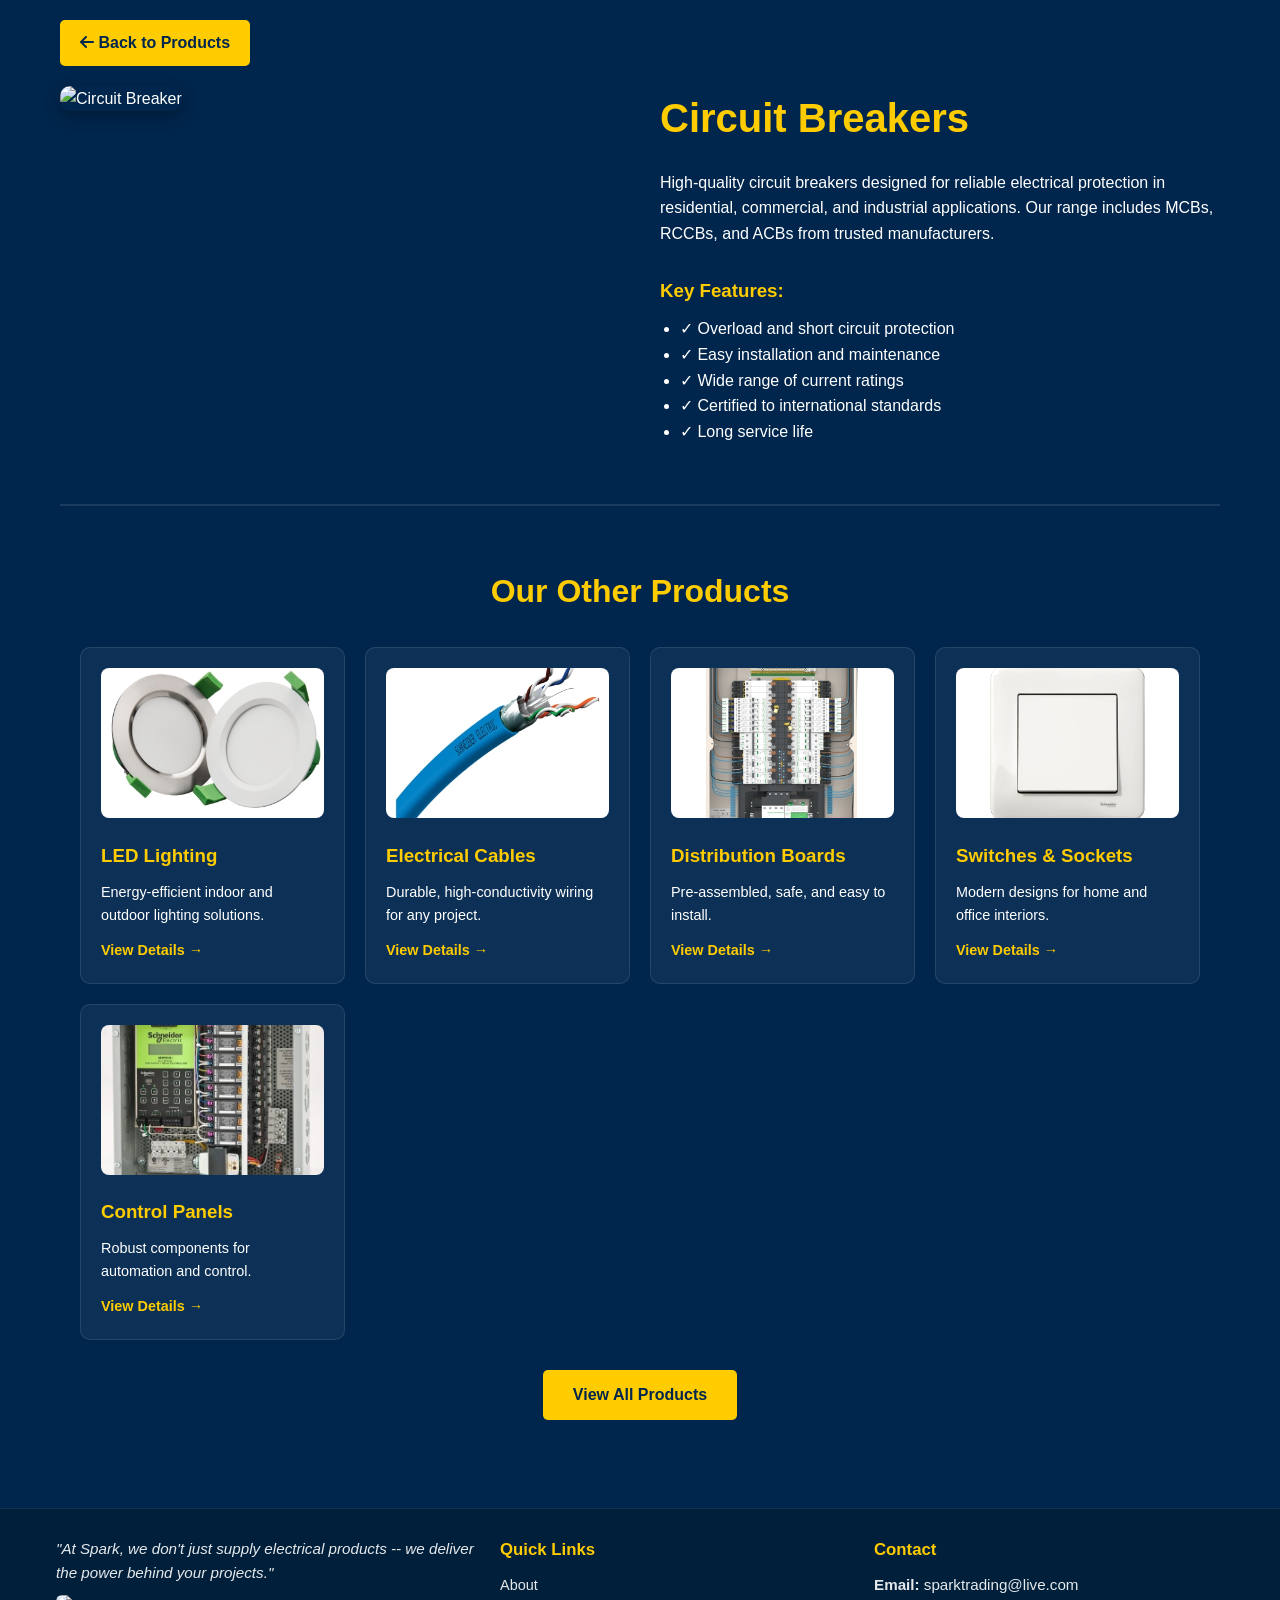
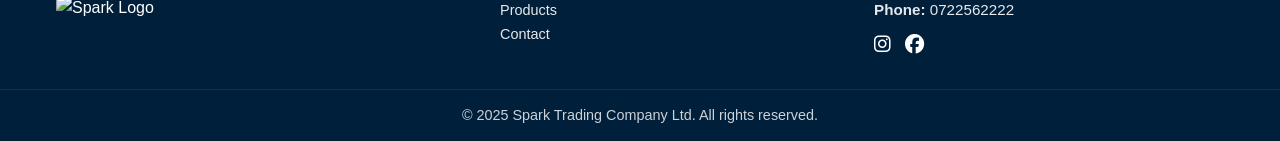
==== circuit-breakers.html @ 8fb89bd6 "Add files via upload" ====
<!DOCTYPE html>
<html lang="en">
<head>
  <meta charset="UTF-8">
  <meta name="viewport" content="width=device-width, initial-scale=1.0">
  <title>Circuit Breakers - Spark Trading Company Ltd.</title>
  <link rel="stylesheet" href="https://cdnjs.cloudflare.com/ajax/libs/font-awesome/6.4.0/css/all.min.css">
  <style>
    /* Same base styles as main site */
    :root {
      --color-bg: #00264d;
      --color-bg-darker: #001f3a;
      --color-accent: #ffcc00;
      --color-text: #ffffff;
      --container-max: 1200px;
    }
    * { box-sizing: border-box; margin: 0; padding: 0; }
    body {
      font-family: 'Roboto', sans-serif;
      background-color: var(--color-bg);
      color: var(--color-text);
      line-height: 1.6;
    }
    .container {
      max-width: var(--container-max);
      margin: 0 auto;
      padding: 20px;
    }
    .back-btn {
      background: var(--color-accent);
      color: var(--color-bg);
      padding: 10px 20px;
      text-decoration: none;
      border-radius: 5px;
      display: inline-block;
      margin-bottom: 20px;
      font-weight: bold;
    }
    .product-header {
      display: grid;
      grid-template-columns: 1fr 1fr;
      gap: 40px;
      margin-bottom: 40px;
    }
    .product-image {
      width: 100%;
      border-radius: 10px;
      box-shadow: 0 5px 15px rgba(0,0,0,0.3);
    }
    .product-info h1 {
      color: var(--color-accent);
      font-size: 2.5em;
      margin-bottom: 20px;
    }
    .price {
      font-size: 2em;
      color: var(--color-accent);
      font-weight: bold;
      margin-bottom: 20px;
    }
    .specs-grid {
      display: grid;
      grid-template-columns: repeat(auto-fit, minmax(300px, 1fr));
      gap: 30px;
      margin-top: 40px;
    }
    .spec-card {
      background: rgba(255,255,255,0.05);
      border: 1px solid rgba(255,255,255,0.1);
      border-radius: 10px;
      padding: 20px;
    }
    .spec-card h3 {
      color: var(--color-accent);
      margin-bottom: 15px;
    }
    .spec-list {
      list-style: none;
    }
    .spec-list li {
      padding: 8px 0;
      border-bottom: 1px solid rgba(255,255,255,0.1);
    }
    .spec-list li:last-child {
      border-bottom: none;
    }
    @media (max-width: 768px) {
      .product-header {
        grid-template-columns: 1fr;
      }
    }

    /* Add this to the existing <style> section */
footer.site-footer {
  background-color: var(--color-bg-darker);
  margin-top: 48px;
  border-top: 1px solid rgba(255,255,255,0.08);
}
.footer-inner {
  max-width: var(--container-max);
  margin: 0 auto;
  padding: 28px 16px;
  display: grid;
  grid-template-columns: 1fr;
  gap: 24px;
}
.footer-col h4 {
  color: var(--color-accent);
  margin-bottom: 10px;
  font-size: 1.05em;
}
.footer-col p, .footer-col a, .footer-col li {
  color: rgba(255,255,255,0.9);
  font-size: 0.95em;
  line-height: 1.6;
  text-decoration: none;
  list-style: none;
}
.footer-bottom {
  border-top: 1px solid rgba(255,255,255,0.08);
  padding: 14px 16px;
  text-align: center;
  font-size: 0.9em;
  color: rgba(255,255,255,0.8);
}
.social a {
  margin-right: 10px;
  color: #fff;
  font-size: 1.2em;
  transition: color 0.3s ease;
}
.social a:hover {
  color: var(--color-accent);
}
@media (min-width: 768px) {
  .footer-inner { grid-template-columns: 1.2fr 1fr 1fr; }
}
  </style>
</head>
<body>
  <div class="container">
    <a href="index.html" class="back-btn">
      <i class="fas fa-arrow-left"></i> Back to Products
    </a>
    
    <div class="product-header">
      <div>
        <img src="board.png" alt="Circuit Breaker" class="product-image">
      </div>
      <div class="product-info">
        <h1>Circuit Breakers</h1>
        <p>High-quality circuit breakers designed for reliable electrical protection in residential, commercial, and industrial applications. Our range includes MCBs, RCCBs, and ACBs from trusted manufacturers.</p>
        
        <h3 style="color: var(--color-accent); margin-top: 30px;">Key Features:</h3>
        <ul style="margin-left: 20px; margin-top: 10px;">
          <li>✓ Overload and short circuit protection</li>
          <li>✓ Easy installation and maintenance</li>
          <li>✓ Wide range of current ratings</li>
          <li>✓ Certified to international standards</li>
          <li>✓ Long service life</li>
        </ul>
      </div>
    </div>
    
    <!-- Other Products Section -->
    <section class="other-products" style="margin-top: 60px; padding-top: 40px; border-top: 2px solid rgba(255,255,255,0.1);">
      <div class="container">
        <h2 style="color: var(--color-accent); text-align: center; margin-bottom: 30px; font-size: 2em;">Our Other Products</h2>
        <div class="other-products-grid" style="display: grid; grid-template-columns: repeat(auto-fit, minmax(250px, 1fr)); gap: 20px;">
          
          <a href="led-lighting.html" class="other-product-card" style="text-decoration: none; color: inherit;">
            <div style="background: rgba(255,255,255,0.05); border: 1px solid rgba(255,255,255,0.1); border-radius: 10px; padding: 20px; transition: transform 0.3s ease, box-shadow 0.3s ease; cursor: pointer;">
              <img src="lighting.png" alt="LED Lighting" style="width: 100%; height: 150px; object-fit: cover; border-radius: 8px; margin-bottom: 15px;">
              <h3 style="color: var(--color-accent); margin-bottom: 10px;">LED Lighting</h3>
              <p style="font-size: 0.9em; margin-bottom: 10px;">Energy-efficient indoor and outdoor lighting solutions.</p>
              <span style="color: var(--color-accent); font-weight: bold; font-size: 0.9em;">View Details →</span>
            </div>
          </a>
          
          <a href="electrical-cables.html" class="other-product-card" style="text-decoration: none; color: inherit;">
            <div style="background: rgba(255,255,255,0.05); border: 1px solid rgba(255,255,255,0.1); border-radius: 10px; padding: 20px; transition: transform 0.3s ease, box-shadow 0.3s ease; cursor: pointer;">
              <img src="cable.jpg" alt="Electrical Cables" style="width: 100%; height: 150px; object-fit: cover; border-radius: 8px; margin-bottom: 15px;">
              <h3 style="color: var(--color-accent); margin-bottom: 10px;">Electrical Cables</h3>
              <p style="font-size: 0.9em; margin-bottom: 10px;">Durable, high-conductivity wiring for any project.</p>
              <span style="color: var(--color-accent); font-weight: bold; font-size: 0.9em;">View Details →</span>
            </div>
          </a>
          
          <a href="distribution-boards.html" class="other-product-card" style="text-decoration: none; color: inherit;">
            <div style="background: rgba(255,255,255,0.05); border: 1px solid rgba(255,255,255,0.1); border-radius: 10px; padding: 20px; transition: transform 0.3s ease, box-shadow 0.3s ease; cursor: pointer;">
              <img src="distrubution-board.jpg" alt="Distribution Board" style="width: 100%; height: 150px; object-fit: cover; border-radius: 8px; margin-bottom: 15px;">
              <h3 style="color: var(--color-accent); margin-bottom: 10px;">Distribution Boards</h3>
              <p style="font-size: 0.9em; margin-bottom: 10px;">Pre-assembled, safe, and easy to install.</p>
              <span style="color: var(--color-accent); font-weight: bold; font-size: 0.9em;">View Details →</span>
            </div>
          </a>
          
          <a href="switches-sockets.html" class="other-product-card" style="text-decoration: none; color: inherit;">
            <div style="background: rgba(255,255,255,0.05); border: 1px solid rgba(255,255,255,0.1); border-radius: 10px; padding: 20px; transition: transform 0.3s ease, box-shadow 0.3s ease; cursor: pointer;">
              <img src="switch.jpg" alt="Switches & Sockets" style="width: 100%; height: 150px; object-fit: cover; border-radius: 8px; margin-bottom: 15px;">
              <h3 style="color: var(--color-accent); margin-bottom: 10px;">Switches & Sockets</h3>
              <p style="font-size: 0.9em; margin-bottom: 10px;">Modern designs for home and office interiors.</p>
              <span style="color: var(--color-accent); font-weight: bold; font-size: 0.9em;">View Details →</span>
            </div>
          </a>
          
          <a href="control-panels.html" class="other-product-card" style="text-decoration: none; color: inherit;">
            <div style="background: rgba(255,255,255,0.05); border: 1px solid rgba(255,255,255,0.1); border-radius: 10px; padding: 20px; transition: transform 0.3s ease, box-shadow 0.3s ease; cursor: pointer;">
              <img src="control-panel.jpg" alt="Control Panels" style="width: 100%; height: 150px; object-fit: cover; border-radius: 8px; margin-bottom: 15px;">
              <h3 style="color: var(--color-accent); margin-bottom: 10px;">Control Panels</h3>
              <p style="font-size: 0.9em; margin-bottom: 10px;">Robust components for automation and control.</p>
              <span style="color: var(--color-accent); font-weight: bold; font-size: 0.9em;">View Details →</span>
            </div>
          </a>
          
        </div>
        
        <div style="text-align: center; margin-top: 30px;">
          <a href="index.html#products" style="background: var(--color-accent); color: var(--color-bg); padding: 12px 30px; text-decoration: none; border-radius: 5px; font-weight: bold; display: inline-block;">View All Products</a>
        </div>
      </div>
    </section>
  </div>
  
  <footer class="site-footer">
    <div class="footer-inner">
      <div class="footer-col">
        <p style="font-style: italic;">"At Spark, we don't just supply electrical products -- we deliver the power behind your projects."</p>
        <div style="margin-top:10px;">
          <img src="https://i.ibb.co/WWLkNfZN/Chat-GPT-Image-Aug-18-2025-07-30-59-PM-removebg-preview.png" alt="Spark Logo" style="height:48px; width:auto; border-radius:6px;">
        </div>
      </div>
      <div class="footer-col">
        <h4>Quick Links</h4>
        <ul>
          <li><a href="index.html#about">About</a></li>
          <li><a href="index.html#products">Products</a></li>
          <li><a href="index.html#contact">Contact</a></li>
        </ul>
      </div>
      <div class="footer-col">
        <h4>Contact</h4>
        <p><strong>Email:</strong> sparktrading@live.com</p>
        <p><strong>Phone:</strong> 0722562222</p>
        <div class="social" style="margin-top: 8px;">
          <a href="https://www.instagram.com/sparktradingsocials" target="_blank" aria-label="Instagram"><i class="fab fa-instagram"></i></a>
          <a href="https://www.facebook.com/share/1Ab1yLy5Yh" target="_blank" aria-label="Facebook"><i class="fab fa-facebook"></i></a>
        </div>
      </div>
    </div>
    <div class="footer-bottom">&copy; 2025 Spark Trading Company Ltd. All rights reserved.</div>
  </footer>
</body>
</html>
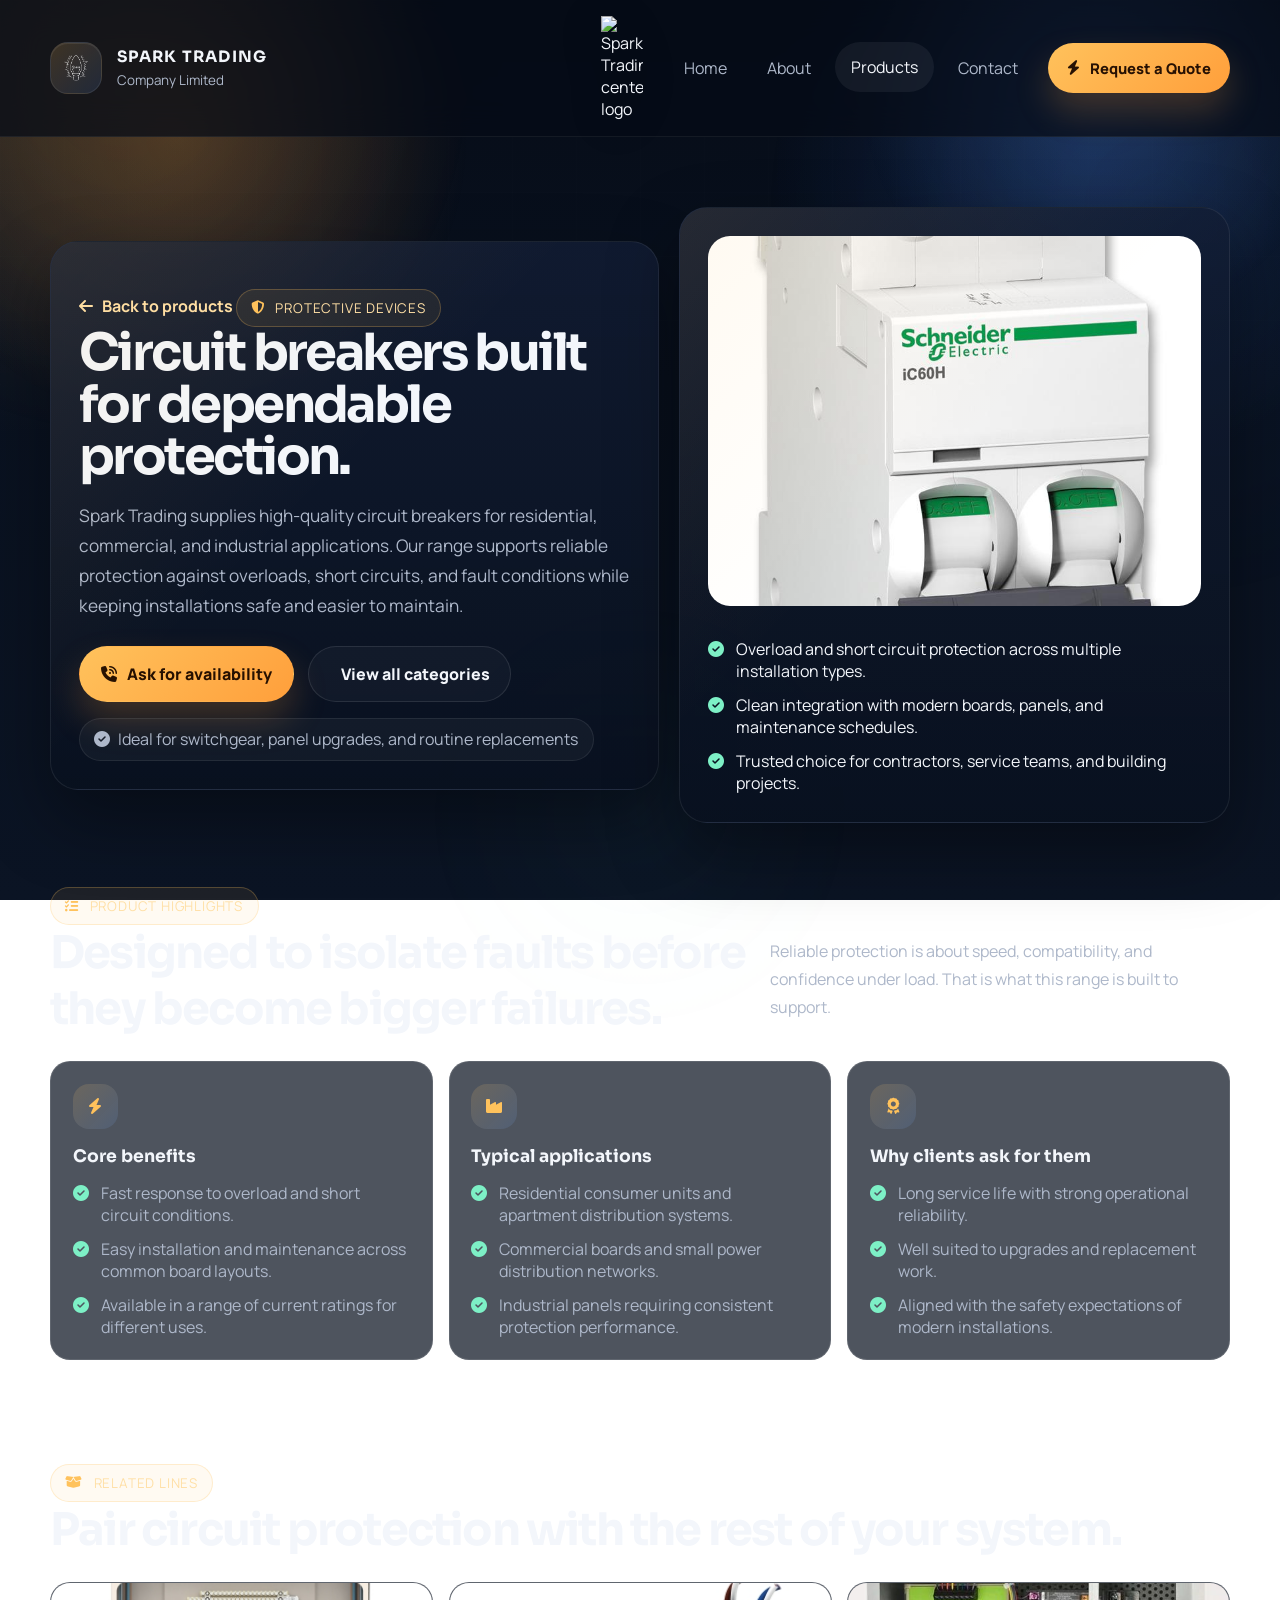
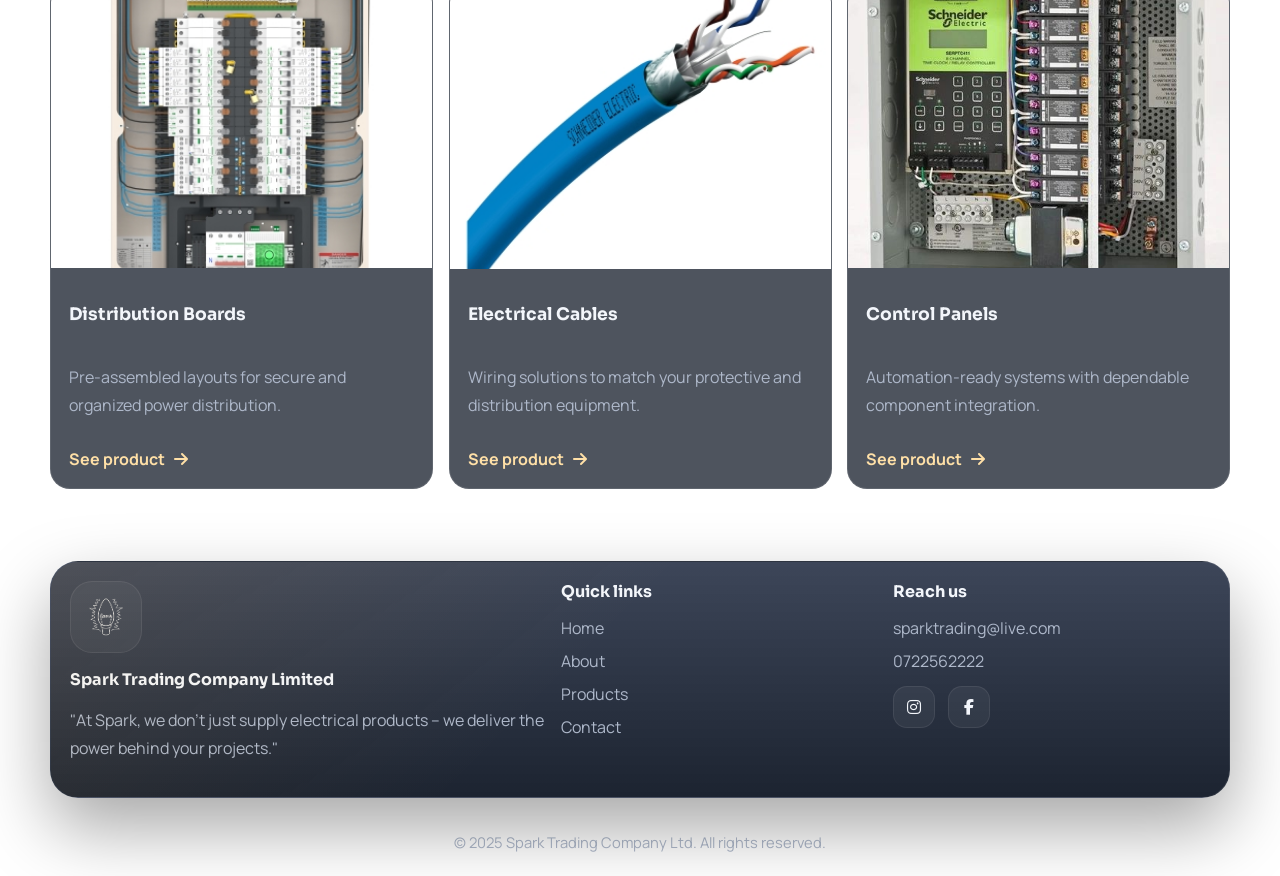
==== commit 11851c6c: "Add files via upload" ====
--- a/circuit-breakers.html
+++ b/circuit-breakers.html
@@ -1,254 +1,184 @@
-<!DOCTYPE html>
-<html lang="en">
-<head>
-  <meta charset="UTF-8">
-  <meta name="viewport" content="width=device-width, initial-scale=1.0">
-  <title>Circuit Breakers - Spark Trading Company Ltd.</title>
-  <link rel="stylesheet" href="https://cdnjs.cloudflare.com/ajax/libs/font-awesome/6.4.0/css/all.min.css">
-  <style>
-    /* Same base styles as main site */
-    :root {
-      --color-bg: #00264d;
-      --color-bg-darker: #001f3a;
-      --color-accent: #ffcc00;
-      --color-text: #ffffff;
-      --container-max: 1200px;
-    }
-    * { box-sizing: border-box; margin: 0; padding: 0; }
-    body {
-      font-family: 'Roboto', sans-serif;
-      background-color: var(--color-bg);
-      color: var(--color-text);
-      line-height: 1.6;
-    }
-    .container {
-      max-width: var(--container-max);
-      margin: 0 auto;
-      padding: 20px;
-    }
-    .back-btn {
-      background: var(--color-accent);
-      color: var(--color-bg);
-      padding: 10px 20px;
-      text-decoration: none;
-      border-radius: 5px;
-      display: inline-block;
-      margin-bottom: 20px;
-      font-weight: bold;
-    }
-    .product-header {
-      display: grid;
-      grid-template-columns: 1fr 1fr;
-      gap: 40px;
-      margin-bottom: 40px;
-    }
-    .product-image {
-      width: 100%;
-      border-radius: 10px;
-      box-shadow: 0 5px 15px rgba(0,0,0,0.3);
-    }
-    .product-info h1 {
-      color: var(--color-accent);
-      font-size: 2.5em;
-      margin-bottom: 20px;
-    }
-    .price {
-      font-size: 2em;
-      color: var(--color-accent);
-      font-weight: bold;
-      margin-bottom: 20px;
-    }
-    .specs-grid {
-      display: grid;
-      grid-template-columns: repeat(auto-fit, minmax(300px, 1fr));
-      gap: 30px;
-      margin-top: 40px;
-    }
-    .spec-card {
-      background: rgba(255,255,255,0.05);
-      border: 1px solid rgba(255,255,255,0.1);
-      border-radius: 10px;
-      padding: 20px;
-    }
-    .spec-card h3 {
-      color: var(--color-accent);
-      margin-bottom: 15px;
-    }
-    .spec-list {
-      list-style: none;
-    }
-    .spec-list li {
-      padding: 8px 0;
-      border-bottom: 1px solid rgba(255,255,255,0.1);
-    }
-    .spec-list li:last-child {
-      border-bottom: none;
-    }
-    @media (max-width: 768px) {
-      .product-header {
-        grid-template-columns: 1fr;
-      }
-    }
-
-    /* Add this to the existing <style> section */
-footer.site-footer {
-  background-color: var(--color-bg-darker);
-  margin-top: 48px;
-  border-top: 1px solid rgba(255,255,255,0.08);
-}
-.footer-inner {
-  max-width: var(--container-max);
-  margin: 0 auto;
-  padding: 28px 16px;
-  display: grid;
-  grid-template-columns: 1fr;
-  gap: 24px;
-}
-.footer-col h4 {
-  color: var(--color-accent);
-  margin-bottom: 10px;
-  font-size: 1.05em;
-}
-.footer-col p, .footer-col a, .footer-col li {
-  color: rgba(255,255,255,0.9);
-  font-size: 0.95em;
-  line-height: 1.6;
-  text-decoration: none;
-  list-style: none;
-}
-.footer-bottom {
-  border-top: 1px solid rgba(255,255,255,0.08);
-  padding: 14px 16px;
-  text-align: center;
-  font-size: 0.9em;
-  color: rgba(255,255,255,0.8);
-}
-.social a {
-  margin-right: 10px;
-  color: #fff;
-  font-size: 1.2em;
-  transition: color 0.3s ease;
-}
-.social a:hover {
-  color: var(--color-accent);
-}
-@media (min-width: 768px) {
-  .footer-inner { grid-template-columns: 1.2fr 1fr 1fr; }
-}
-  </style>
-</head>
-<body>
-  <div class="container">
-    <a href="index.html" class="back-btn">
-      <i class="fas fa-arrow-left"></i> Back to Products
-    </a>
-    
-    <div class="product-header">
-      <div>
-        <img src="board.png" alt="Circuit Breaker" class="product-image">
-      </div>
-      <div class="product-info">
-        <h1>Circuit Breakers</h1>
-        <p>High-quality circuit breakers designed for reliable electrical protection in residential, commercial, and industrial applications. Our range includes MCBs, RCCBs, and ACBs from trusted manufacturers.</p>
-        
-        <h3 style="color: var(--color-accent); margin-top: 30px;">Key Features:</h3>
-        <ul style="margin-left: 20px; margin-top: 10px;">
-          <li>✓ Overload and short circuit protection</li>
-          <li>✓ Easy installation and maintenance</li>
-          <li>✓ Wide range of current ratings</li>
-          <li>✓ Certified to international standards</li>
-          <li>✓ Long service life</li>
-        </ul>
-      </div>
-    </div>
-    
-    <!-- Other Products Section -->
-    <section class="other-products" style="margin-top: 60px; padding-top: 40px; border-top: 2px solid rgba(255,255,255,0.1);">
-      <div class="container">
-        <h2 style="color: var(--color-accent); text-align: center; margin-bottom: 30px; font-size: 2em;">Our Other Products</h2>
-        <div class="other-products-grid" style="display: grid; grid-template-columns: repeat(auto-fit, minmax(250px, 1fr)); gap: 20px;">
-          
-          <a href="led-lighting.html" class="other-product-card" style="text-decoration: none; color: inherit;">
-            <div style="background: rgba(255,255,255,0.05); border: 1px solid rgba(255,255,255,0.1); border-radius: 10px; padding: 20px; transition: transform 0.3s ease, box-shadow 0.3s ease; cursor: pointer;">
-              <img src="lighting.png" alt="LED Lighting" style="width: 100%; height: 150px; object-fit: cover; border-radius: 8px; margin-bottom: 15px;">
-              <h3 style="color: var(--color-accent); margin-bottom: 10px;">LED Lighting</h3>
-              <p style="font-size: 0.9em; margin-bottom: 10px;">Energy-efficient indoor and outdoor lighting solutions.</p>
-              <span style="color: var(--color-accent); font-weight: bold; font-size: 0.9em;">View Details →</span>
-            </div>
-          </a>
-          
-          <a href="electrical-cables.html" class="other-product-card" style="text-decoration: none; color: inherit;">
-            <div style="background: rgba(255,255,255,0.05); border: 1px solid rgba(255,255,255,0.1); border-radius: 10px; padding: 20px; transition: transform 0.3s ease, box-shadow 0.3s ease; cursor: pointer;">
-              <img src="cable.jpg" alt="Electrical Cables" style="width: 100%; height: 150px; object-fit: cover; border-radius: 8px; margin-bottom: 15px;">
-              <h3 style="color: var(--color-accent); margin-bottom: 10px;">Electrical Cables</h3>
-              <p style="font-size: 0.9em; margin-bottom: 10px;">Durable, high-conductivity wiring for any project.</p>
-              <span style="color: var(--color-accent); font-weight: bold; font-size: 0.9em;">View Details →</span>
-            </div>
-          </a>
-          
-          <a href="distribution-boards.html" class="other-product-card" style="text-decoration: none; color: inherit;">
-            <div style="background: rgba(255,255,255,0.05); border: 1px solid rgba(255,255,255,0.1); border-radius: 10px; padding: 20px; transition: transform 0.3s ease, box-shadow 0.3s ease; cursor: pointer;">
-              <img src="distrubution-board.jpg" alt="Distribution Board" style="width: 100%; height: 150px; object-fit: cover; border-radius: 8px; margin-bottom: 15px;">
-              <h3 style="color: var(--color-accent); margin-bottom: 10px;">Distribution Boards</h3>
-              <p style="font-size: 0.9em; margin-bottom: 10px;">Pre-assembled, safe, and easy to install.</p>
-              <span style="color: var(--color-accent); font-weight: bold; font-size: 0.9em;">View Details →</span>
-            </div>
-          </a>
-          
-          <a href="switches-sockets.html" class="other-product-card" style="text-decoration: none; color: inherit;">
-            <div style="background: rgba(255,255,255,0.05); border: 1px solid rgba(255,255,255,0.1); border-radius: 10px; padding: 20px; transition: transform 0.3s ease, box-shadow 0.3s ease; cursor: pointer;">
-              <img src="switch.jpg" alt="Switches & Sockets" style="width: 100%; height: 150px; object-fit: cover; border-radius: 8px; margin-bottom: 15px;">
-              <h3 style="color: var(--color-accent); margin-bottom: 10px;">Switches & Sockets</h3>
-              <p style="font-size: 0.9em; margin-bottom: 10px;">Modern designs for home and office interiors.</p>
-              <span style="color: var(--color-accent); font-weight: bold; font-size: 0.9em;">View Details →</span>
-            </div>
-          </a>
-          
-          <a href="control-panels.html" class="other-product-card" style="text-decoration: none; color: inherit;">
-            <div style="background: rgba(255,255,255,0.05); border: 1px solid rgba(255,255,255,0.1); border-radius: 10px; padding: 20px; transition: transform 0.3s ease, box-shadow 0.3s ease; cursor: pointer;">
-              <img src="control-panel.jpg" alt="Control Panels" style="width: 100%; height: 150px; object-fit: cover; border-radius: 8px; margin-bottom: 15px;">
-              <h3 style="color: var(--color-accent); margin-bottom: 10px;">Control Panels</h3>
-              <p style="font-size: 0.9em; margin-bottom: 10px;">Robust components for automation and control.</p>
-              <span style="color: var(--color-accent); font-weight: bold; font-size: 0.9em;">View Details →</span>
-            </div>
-          </a>
-          
-        </div>
-        
-        <div style="text-align: center; margin-top: 30px;">
-          <a href="index.html#products" style="background: var(--color-accent); color: var(--color-bg); padding: 12px 30px; text-decoration: none; border-radius: 5px; font-weight: bold; display: inline-block;">View All Products</a>
-        </div>
-      </div>
-    </section>
-  </div>
-  
-  <footer class="site-footer">
-    <div class="footer-inner">
-      <div class="footer-col">
-        <p style="font-style: italic;">"At Spark, we don't just supply electrical products -- we deliver the power behind your projects."</p>
-        <div style="margin-top:10px;">
-          <img src="https://i.ibb.co/WWLkNfZN/Chat-GPT-Image-Aug-18-2025-07-30-59-PM-removebg-preview.png" alt="Spark Logo" style="height:48px; width:auto; border-radius:6px;">
-        </div>
-      </div>
-      <div class="footer-col">
-        <h4>Quick Links</h4>
-        <ul>
-          <li><a href="index.html#about">About</a></li>
-          <li><a href="index.html#products">Products</a></li>
-          <li><a href="index.html#contact">Contact</a></li>
-        </ul>
-      </div>
-      <div class="footer-col">
-        <h4>Contact</h4>
-        <p><strong>Email:</strong> sparktrading@live.com</p>
-        <p><strong>Phone:</strong> 0722562222</p>
-        <div class="social" style="margin-top: 8px;">
-          <a href="https://www.instagram.com/sparktradingsocials" target="_blank" aria-label="Instagram"><i class="fab fa-instagram"></i></a>
-          <a href="https://www.facebook.com/share/1Ab1yLy5Yh" target="_blank" aria-label="Facebook"><i class="fab fa-facebook"></i></a>
-        </div>
-      </div>
-    </div>
-    <div class="footer-bottom">&copy; 2025 Spark Trading Company Ltd. All rights reserved.</div>
-  </footer>
-</body>
-</html>+<!DOCTYPE html>
+<html lang="en">
+<head>
+  <meta charset="UTF-8">
+  <meta name="viewport" content="width=device-width, initial-scale=1.0">
+  <title>Circuit Breakers | Spark Trading Company Ltd.</title>
+  <meta name="description" content="Explore Spark Trading's circuit breaker range for dependable overload and short-circuit protection.">
+  <link rel="icon" href="/favicon.ico" type="image/x-icon">
+  <link rel="icon" type="image/png" sizes="48x48" href="/favicon-48.png">
+  <link rel="stylesheet" href="https://cdnjs.cloudflare.com/ajax/libs/font-awesome/6.5.2/css/all.min.css">
+  <link rel="stylesheet" href="styles.css">
+</head>
+<body>
+  <div class="site-shell">
+    <header class="site-header">
+      <div class="container">
+        <a class="brand" href="index.html">
+          <img class="brand-mark" src="ChatGPT_Image_Aug_18__2025__07_30_59_PM-removebg-preview.png" alt="Spark Trading logo">
+          <span class="brand-copy">
+            <strong>Spark Trading</strong>
+            <span>Company Limited</span>
+          </span>
+        </a>
+        <a class="nav-center-logo" href="index.html" aria-label="Spark Trading home">
+          <img src="https://i.ibb.co/Q3BCgh6f/1000015332-removebg-preview.png" alt="Spark Trading center logo">
+        </a>
+        <div class="header-actions">
+          <button class="nav-toggle" type="button" data-nav-toggle aria-label="Toggle navigation" aria-expanded="false">
+            <img src="https://i.ibb.co/fGPHLTqr/1000015831-removebg-preview.png" alt="Open menu">
+          </button>
+          <nav class="site-nav" data-nav-menu>
+            <a href="index.html#home">Home</a>
+            <a href="index.html#about">About</a>
+            <a class="is-active" href="index.html#products">Products</a>
+            <a href="index.html#contact">Contact</a>
+          </nav>
+          <a class="header-cta" href="index.html#contact">
+            <i class="fa-solid fa-bolt"></i>
+            Request a Quote
+          </a>
+        </div>
+      </div>
+    </header>
+    <main>
+      <section class="page-hero">
+        <div class="container page-hero-grid">
+          <div class="panel page-hero-copy reveal">
+            <a class="breadcrumb" href="index.html#products"><i class="fa-solid fa-arrow-left"></i> Back to products</a>
+            <span class="eyebrow" style="margin-top:1.2rem;"><i class="fa-solid fa-shield-halved"></i> Protective devices</span>
+            <h1>Circuit breakers built for dependable protection.</h1>
+            <p class="lead">Spark Trading supplies high-quality circuit breakers for residential, commercial, and industrial applications. Our range supports reliable protection against overloads, short circuits, and fault conditions while keeping installations safe and easier to maintain.</p>
+            <div class="hero-actions">
+              <a class="btn btn-primary" href="index.html#contact"><i class="fa-solid fa-phone-volume"></i> Ask for availability</a>
+              <a class="btn btn-secondary" href="index.html#products"><i class="fa-solid fa-grid-2"></i> View all categories</a>
+            </div>
+            <span class="product-tag"><i class="fa-solid fa-circle-check"></i> Ideal for switchgear, panel upgrades, and routine replacements</span>
+          </div>
+          <div class="panel page-hero-panel reveal">
+            <img class="product-showcase-image" src="Board.png" alt="Circuit breaker products">
+            <ul class="check-list">
+              <li><i class="fa-solid fa-circle-check"></i><span>Overload and short circuit protection across multiple installation types.</span></li>
+              <li><i class="fa-solid fa-circle-check"></i><span>Clean integration with modern boards, panels, and maintenance schedules.</span></li>
+              <li><i class="fa-solid fa-circle-check"></i><span>Trusted choice for contractors, service teams, and building projects.</span></li>
+            </ul>
+          </div>
+        </div>
+      </section>
+      <section class="section">
+        <div class="container">
+          <div class="section-title reveal">
+            <div>
+              <span class="eyebrow"><i class="fa-solid fa-list-check"></i> Product highlights</span>
+              <h2>Designed to isolate faults before they become bigger failures.</h2>
+            </div>
+            <p>Reliable protection is about speed, compatibility, and confidence under load. That is what this range is built to support.</p>
+          </div>
+          <div class="spec-grid">
+            <article class="spec-card reveal">
+              <span class="promise-icon"><i class="fa-solid fa-bolt"></i></span>
+              <h3>Core benefits</h3>
+              <ul class="spec-list">
+                <li><i class="fa-solid fa-circle-check"></i><span>Fast response to overload and short circuit conditions.</span></li>
+                <li><i class="fa-solid fa-circle-check"></i><span>Easy installation and maintenance across common board layouts.</span></li>
+                <li><i class="fa-solid fa-circle-check"></i><span>Available in a range of current ratings for different uses.</span></li>
+              </ul>
+            </article>
+            <article class="spec-card reveal">
+              <span class="promise-icon"><i class="fa-solid fa-industry"></i></span>
+              <h3>Typical applications</h3>
+              <ul class="spec-list">
+                <li><i class="fa-solid fa-circle-check"></i><span>Residential consumer units and apartment distribution systems.</span></li>
+                <li><i class="fa-solid fa-circle-check"></i><span>Commercial boards and small power distribution networks.</span></li>
+                <li><i class="fa-solid fa-circle-check"></i><span>Industrial panels requiring consistent protection performance.</span></li>
+              </ul>
+            </article>
+            <article class="spec-card reveal">
+              <span class="promise-icon"><i class="fa-solid fa-award"></i></span>
+              <h3>Why clients ask for them</h3>
+              <ul class="spec-list">
+                <li><i class="fa-solid fa-circle-check"></i><span>Long service life with strong operational reliability.</span></li>
+                <li><i class="fa-solid fa-circle-check"></i><span>Well suited to upgrades and replacement work.</span></li>
+                <li><i class="fa-solid fa-circle-check"></i><span>Aligned with the safety expectations of modern installations.</span></li>
+              </ul>
+            </article>
+          </div>
+        </div>
+      </section>
+      <section class="section">
+        <div class="container">
+          <div class="section-title reveal">
+            <div>
+              <span class="eyebrow"><i class="fa-solid fa-box-open"></i> Related lines</span>
+              <h2>Pair circuit protection with the rest of your system.</h2>
+            </div>
+          </div>
+          <div class="related-grid">
+            <a class="related-card reveal" href="distribution-boards.html">
+              <img src="distrubution-board.jpg" alt="Distribution boards">
+              <div class="related-card-body">
+                <h3>Distribution Boards</h3>
+                <p>Pre-assembled layouts for secure and organized power distribution.</p>
+                <span class="card-link">See product <i class="fa-solid fa-arrow-right"></i></span>
+              </div>
+            </a>
+            <a class="related-card reveal" href="electrical-cables.html">
+              <img src="cable.jpg" alt="Electrical cables">
+              <div class="related-card-body">
+                <h3>Electrical Cables</h3>
+                <p>Wiring solutions to match your protective and distribution equipment.</p>
+                <span class="card-link">See product <i class="fa-solid fa-arrow-right"></i></span>
+              </div>
+            </a>
+            <a class="related-card reveal" href="control-panels.html">
+              <img src="control-panel.jpg" alt="Control panels">
+              <div class="related-card-body">
+                <h3>Control Panels</h3>
+                <p>Automation-ready systems with dependable component integration.</p>
+                <span class="card-link">See product <i class="fa-solid fa-arrow-right"></i></span>
+              </div>
+            </a>
+          </div>
+        </div>
+      </section>
+    </main>
+    <footer class="site-footer">
+      <div class="container panel footer-shell">
+        <div class="footer-brand">
+          <img src="ChatGPT_Image_Aug_18__2025__07_30_59_PM-removebg-preview.png" alt="Spark Trading logo">
+          <div>
+            <h4>Spark Trading Company Limited</h4>
+            <p>"At Spark, we don't just supply electrical products -- we deliver the power behind your projects."</p>
+          </div>
+        </div>
+        <div>
+          <h4>Quick links</h4>
+          <div class="footer-links">
+            <a href="index.html#home">Home</a>
+            <a href="index.html#about">About</a>
+            <a href="index.html#products">Products</a>
+            <a href="index.html#contact">Contact</a>
+          </div>
+        </div>
+        <div>
+          <h4>Reach us</h4>
+          <div class="footer-links">
+            <a href="mailto:sparktrading@live.com">sparktrading@live.com</a>
+            <a href="tel:0722562222">0722562222</a>
+          </div>
+          <div class="footer-social" style="margin-top: 0.9rem;">
+            <a href="https://www.instagram.com/sparktradingsocials" target="_blank" rel="noreferrer" aria-label="Instagram">
+              <i class="fa-brands fa-instagram"></i>
+            </a>
+            <a href="https://www.facebook.com/share/1Ab1yLy5Yh" target="_blank" rel="noreferrer" aria-label="Facebook">
+              <i class="fa-brands fa-facebook-f"></i>
+            </a>
+          </div>
+        </div>
+      </div>
+      <div class="footer-note">&copy; 2025 Spark Trading Company Ltd. All rights reserved.</div>
+    </footer>
+  </div>
+  <script src="script.js"></script>
+</body>
+</html>
--- a/styles.css
+++ b/styles.css
@@ -0,0 +1,1137 @@
+@import url("https://fonts.googleapis.com/css2?family=Manrope:wght@400;500;600;700;800&family=Sora:wght@500;600;700;800&display=swap");
+
+:root {
+  --bg: #09111f;
+  --bg-soft: #101b30;
+  --surface: rgba(10, 18, 33, 0.72);
+  --surface-strong: rgba(15, 26, 46, 0.9);
+  --surface-alt: rgba(255, 255, 255, 0.04);
+  --line: rgba(255, 255, 255, 0.1);
+  --line-strong: rgba(255, 194, 92, 0.25);
+  --text: #f3f6fb;
+  --muted: #aeb8ca;
+  --accent: #ffc25c;
+  --accent-strong: #ff9f3b;
+  --success: #7df0c6;
+  --shadow: 0 30px 70px rgba(0, 0, 0, 0.35);
+  --radius-lg: 28px;
+  --radius-md: 20px;
+  --radius-sm: 14px;
+  --container: 1180px;
+}
+
+* {
+  box-sizing: border-box;
+}
+
+html {
+  scroll-behavior: smooth;
+}
+
+body {
+  margin: 0;
+  min-width: 320px;
+  font-family: "Manrope", sans-serif;
+  color: var(--text);
+  background:
+    radial-gradient(circle at top left, rgba(255, 194, 92, 0.12), transparent 28%),
+    radial-gradient(circle at 85% 18%, rgba(54, 121, 255, 0.16), transparent 24%),
+    linear-gradient(180deg, #060c17 0%, #09111f 42%, #0b1424 100%);
+  background-attachment: fixed;
+}
+
+body::before {
+  content: "";
+  position: fixed;
+  inset: 0;
+  pointer-events: none;
+  background-image:
+    linear-gradient(rgba(255, 255, 255, 0.02) 1px, transparent 1px),
+    linear-gradient(90deg, rgba(255, 255, 255, 0.02) 1px, transparent 1px);
+  background-size: 64px 64px;
+  mask-image: linear-gradient(180deg, rgba(0, 0, 0, 0.55), transparent 88%);
+  z-index: -1;
+}
+
+body::after {
+  content: "";
+  position: fixed;
+  inset: -15%;
+  pointer-events: none;
+  background:
+    radial-gradient(circle at 20% 20%, rgba(255, 194, 92, 0.14), transparent 22%),
+    radial-gradient(circle at 80% 30%, rgba(99, 161, 255, 0.12), transparent 26%),
+    radial-gradient(circle at 50% 80%, rgba(125, 240, 198, 0.08), transparent 18%);
+  transform: translate3d(0, calc(var(--scroll-px, 0px) * -0.08), 0) scale(1.04);
+  opacity: calc(0.35 + var(--scroll-progress, 0) * 0.35);
+  z-index: -2;
+}
+
+img {
+  max-width: 100%;
+  display: block;
+}
+
+a {
+  color: inherit;
+}
+
+p {
+  color: var(--muted);
+  line-height: 1.75;
+}
+
+ul {
+  margin: 0;
+  padding: 0;
+  list-style: none;
+}
+
+.container {
+  width: min(var(--container), calc(100% - 2rem));
+  margin: 0 auto;
+}
+
+.site-shell {
+  position: relative;
+  overflow: clip;
+}
+
+.site-shell::after {
+  content: "";
+  position: absolute;
+  inset: 0 0 auto;
+  height: 860px;
+  background:
+    radial-gradient(circle at 14% 16%, rgba(255, 159, 59, 0.22), transparent 22%),
+    radial-gradient(circle at 86% 10%, rgba(99, 161, 255, 0.18), transparent 18%);
+  pointer-events: none;
+  z-index: -1;
+  transform: translate3d(0, calc(var(--scroll-px, 0px) * -0.05), 0);
+}
+
+.site-header {
+  position: sticky;
+  top: 0;
+  z-index: 40;
+  backdrop-filter: blur(18px);
+  background: rgba(6, 12, 23, 0.72);
+  border-bottom: 1px solid rgba(255, 255, 255, 0.06);
+}
+
+.menu-open .site-header {
+  background: transparent;
+  border-bottom-color: transparent;
+  backdrop-filter: none;
+}
+
+.site-header .container {
+  display: grid;
+  grid-template-columns: minmax(0, 1fr) auto minmax(0, 1fr);
+  align-items: center;
+  gap: 1rem;
+  padding: 1rem 0;
+}
+
+.brand {
+  display: inline-flex;
+  align-items: center;
+  gap: 0.95rem;
+  text-decoration: none;
+}
+
+.brand-mark {
+  width: 52px;
+  height: 52px;
+  border-radius: 18px;
+  background: linear-gradient(135deg, rgba(255, 194, 92, 0.18), rgba(99, 161, 255, 0.14));
+  border: 1px solid rgba(255, 255, 255, 0.08);
+  padding: 0.45rem;
+  box-shadow: inset 0 1px 0 rgba(255, 255, 255, 0.08);
+}
+
+.brand-copy {
+  display: grid;
+  gap: 0.2rem;
+}
+
+.brand-copy strong,
+.brand-copy span {
+  display: block;
+}
+
+.brand-copy strong {
+  font-family: "Sora", sans-serif;
+  font-size: 0.98rem;
+  letter-spacing: 0.08em;
+  text-transform: uppercase;
+}
+
+.brand-copy span {
+  font-size: 0.84rem;
+  color: var(--muted);
+}
+
+.nav-toggle {
+  display: none;
+  width: 48px;
+  height: 48px;
+  border-radius: 16px;
+  border: none;
+  background: transparent;
+  color: var(--text);
+  transition: transform 180ms ease, background-color 180ms ease, border-color 180ms ease;
+  padding: 0;
+  position: relative;
+  z-index: 1001;
+}
+
+.nav-toggle img {
+  width: 30px;
+  height: 30px;
+  object-fit: contain;
+  transition: transform 220ms ease;
+  filter: drop-shadow(0 6px 14px rgba(0, 0, 0, 0.35));
+}
+
+.site-nav {
+  display: flex;
+  align-items: center;
+  gap: 0.5rem;
+}
+
+.site-nav a {
+  padding: 0.85rem 1rem;
+  border-radius: 999px;
+  text-decoration: none;
+  color: var(--muted);
+  transition: background-color 180ms ease, color 180ms ease, transform 180ms ease;
+}
+
+
+.site-nav a:hover,
+.site-nav a.is-active {
+  background: rgba(255, 255, 255, 0.06);
+  color: var(--text);
+  transform: translateY(-1px);
+}
+
+.nav-toggle[aria-expanded="true"] {
+  background: transparent;
+  border-color: transparent;
+  box-shadow: none;
+}
+
+.nav-toggle[aria-expanded="true"] img {
+  transform: rotate(90deg);
+}
+
+.header-cta {
+  display: inline-flex;
+  align-items: center;
+  gap: 0.6rem;
+  padding: 0.95rem 1.2rem;
+  border-radius: 999px;
+  text-decoration: none;
+  background: linear-gradient(135deg, var(--accent), var(--accent-strong));
+  color: #271103;
+  font-weight: 800;
+  box-shadow: 0 18px 35px rgba(255, 159, 59, 0.22);
+  font-size: 0.92rem;
+  white-space: nowrap;
+}
+
+.header-actions {
+  display: flex;
+  align-items: center;
+  gap: 0.9rem;
+  justify-self: end;
+  margin-left: 0;
+}
+
+.nav-center-logo {
+  justify-self: center;
+  display: inline-flex;
+  align-items: center;
+  justify-content: center;
+  text-decoration: none;
+  transform: translateX(-18px);
+}
+
+.nav-center-logo img {
+  width: 42px;
+  height: auto;
+  object-fit: contain;
+  filter: drop-shadow(0 8px 22px rgba(0, 0, 0, 0.22));
+}
+
+.hero {
+  padding: 5.5rem 0 3.5rem;
+}
+
+.hero-grid {
+  display: grid;
+  grid-template-columns: minmax(0, 1.1fr) minmax(340px, 0.9fr);
+  gap: 2rem;
+  align-items: center;
+}
+
+.eyebrow {
+  display: inline-flex;
+  align-items: center;
+  gap: 0.65rem;
+  padding: 0.55rem 0.9rem;
+  border: 1px solid var(--line-strong);
+  border-radius: 999px;
+  background: rgba(255, 194, 92, 0.08);
+  color: #ffe0a7;
+  font-size: 0.84rem;
+  letter-spacing: 0.06em;
+  text-transform: uppercase;
+}
+
+.eyebrow i {
+  color: var(--accent);
+}
+
+.hero-copy h1,
+.page-hero-copy h1 {
+  margin: 1.2rem 0 1rem;
+  font-family: "Sora", sans-serif;
+  font-size: clamp(2.8rem, 5vw, 5rem);
+  line-height: 1.02;
+  letter-spacing: -0.05em;
+}
+
+.page-hero-copy h1 {
+  font-size: clamp(2.15rem, 4vw, 3.6rem);
+}
+
+.hero-copy .lead,
+.page-hero-copy .lead {
+  max-width: 48rem;
+  font-size: 1.08rem;
+}
+
+.hero-actions,
+.hero-meta {
+  display: flex;
+  flex-wrap: wrap;
+  gap: 0.9rem;
+  margin-top: 1.5rem;
+}
+
+.btn {
+  display: inline-flex;
+  align-items: center;
+  gap: 0.65rem;
+  border-radius: 999px;
+  padding: 1rem 1.3rem;
+  border: 1px solid transparent;
+  text-decoration: none;
+  font-weight: 800;
+  transition: transform 180ms ease, border-color 180ms ease, background-color 180ms ease;
+}
+
+.btn:hover {
+  transform: translateY(-2px);
+}
+
+.btn-primary {
+  background: linear-gradient(135deg, var(--accent), var(--accent-strong));
+  color: #261000;
+  box-shadow: 0 18px 35px rgba(255, 159, 59, 0.22);
+}
+
+.btn-secondary {
+  background: rgba(255, 255, 255, 0.03);
+  border-color: var(--line);
+  color: var(--text);
+}
+
+.hero-meta .meta-pill {
+  display: inline-flex;
+  align-items: center;
+  gap: 0.55rem;
+  padding: 0.85rem 1rem;
+  border-radius: 999px;
+  background: rgba(255, 255, 255, 0.04);
+  border: 1px solid rgba(255, 255, 255, 0.08);
+  color: var(--muted);
+  font-size: 0.94rem;
+}
+
+.hero-panel,
+.panel {
+  position: relative;
+  background: linear-gradient(180deg, rgba(18, 29, 52, 0.82), rgba(9, 17, 31, 0.92));
+  border: 1px solid rgba(255, 255, 255, 0.08);
+  border-radius: var(--radius-lg);
+  box-shadow: var(--shadow);
+  overflow: hidden;
+  transition: transform 320ms ease, border-color 240ms ease, box-shadow 240ms ease;
+  will-change: transform, opacity;
+}
+
+.hero-panel {
+  padding: 1.25rem;
+}
+
+.hero-panel::before,
+.panel::before {
+  content: "";
+  position: absolute;
+  inset: 0 auto auto 0;
+  width: 100%;
+  height: 100%;
+  background: linear-gradient(135deg, rgba(255, 194, 92, 0.1), transparent 45%);
+  pointer-events: none;
+  opacity: 0.9;
+}
+
+.hero-panel img,
+.product-showcase-image {
+  width: 100%;
+  aspect-ratio: 4 / 3;
+  object-fit: cover;
+  border-radius: 22px;
+}
+
+.hero-panel-footer {
+  display: grid;
+  grid-template-columns: repeat(3, minmax(0, 1fr));
+  gap: 0.85rem;
+  margin-top: 1rem;
+}
+
+.mini-stat {
+  padding: 0.95rem;
+  border-radius: 18px;
+  background: rgba(255, 255, 255, 0.04);
+  border: 1px solid rgba(255, 255, 255, 0.08);
+}
+
+.mini-stat strong {
+  display: block;
+  font-family: "Sora", sans-serif;
+  font-size: 1.1rem;
+}
+
+.mini-stat span {
+  color: var(--muted);
+  font-size: 0.9rem;
+}
+
+.section {
+  padding: 2rem 0 4.5rem;
+}
+
+.section-title {
+  display: flex;
+  align-items: end;
+  justify-content: space-between;
+  gap: 1rem;
+  margin-bottom: 1.5rem;
+}
+
+.section-title h2 {
+  margin: 0;
+  font-family: "Sora", sans-serif;
+  font-size: clamp(1.8rem, 3.5vw, 3rem);
+  letter-spacing: -0.04em;
+}
+
+.section-title p {
+  max-width: 36rem;
+}
+
+.metrics-grid,
+.promise-grid,
+.spec-grid,
+.related-grid,
+.products-grid {
+  display: grid;
+  gap: 1rem;
+}
+
+.metrics-grid {
+  grid-template-columns: repeat(4, minmax(0, 1fr));
+}
+
+.metric-card,
+.promise-card,
+.spec-card,
+.contact-card,
+.feature-strip,
+.related-card,
+.product-card {
+  position: relative;
+  background: var(--surface);
+  border: 1px solid var(--line);
+  border-radius: var(--radius-md);
+  overflow: hidden;
+  backdrop-filter: blur(14px);
+}
+
+.metric-card,
+.promise-card,
+.contact-card,
+.spec-card {
+  padding: 1.35rem;
+}
+
+.metric-card strong {
+  display: block;
+  margin-top: 0.8rem;
+  font-family: "Sora", sans-serif;
+  font-size: 1.55rem;
+}
+
+.metric-card span,
+.promise-card p,
+.contact-card p,
+.spec-card li {
+  color: var(--muted);
+}
+
+.metric-icon,
+.promise-icon,
+.contact-card i,
+.feature-strip i {
+  width: 2.85rem;
+  height: 2.85rem;
+  display: inline-grid;
+  place-items: center;
+  border-radius: 16px;
+  background: linear-gradient(135deg, rgba(255, 194, 92, 0.16), rgba(99, 161, 255, 0.14));
+  color: var(--accent);
+}
+
+.about-grid,
+.contact-grid,
+.page-hero-grid,
+.page-detail-grid {
+  display: grid;
+  gap: 1.2rem;
+}
+
+.about-grid {
+  grid-template-columns: minmax(0, 1.1fr) minmax(320px, 0.9fr);
+  align-items: stretch;
+}
+
+.about-copy,
+.about-aside,
+.page-hero-copy,
+.page-hero-panel {
+  padding: 1.75rem;
+}
+
+.about-copy h2,
+.page-hero-copy h1 {
+  margin-top: 0;
+}
+
+.quote-block {
+  margin-top: 1.25rem;
+  padding: 1rem 1.1rem;
+  border-left: 3px solid var(--accent);
+  color: #ffe0a7;
+  background: rgba(255, 194, 92, 0.08);
+  border-radius: 0 16px 16px 0;
+}
+
+.check-list,
+.spec-list,
+.contact-list {
+  display: grid;
+  gap: 0.75rem;
+  margin-top: 1rem;
+}
+
+.check-list li,
+.spec-list li,
+.contact-list li {
+  display: flex;
+  align-items: flex-start;
+  gap: 0.75rem;
+}
+
+.check-list i,
+.spec-list i,
+.contact-list i {
+  color: var(--success);
+  margin-top: 0.2rem;
+}
+
+.promise-grid {
+  grid-template-columns: repeat(3, minmax(0, 1fr));
+}
+
+.promise-card h3,
+.spec-card h3,
+.product-card h3,
+.related-card h3,
+.contact-card h3 {
+  margin: 1rem 0 0.6rem;
+  font-family: "Sora", sans-serif;
+  font-size: 1.08rem;
+}
+
+.products-grid {
+  grid-template-columns: repeat(3, minmax(0, 1fr));
+}
+
+.product-card,
+.related-card {
+  display: flex;
+  flex-direction: column;
+  text-decoration: none;
+  transition: transform 180ms ease, border-color 180ms ease, box-shadow 180ms ease;
+  will-change: transform, opacity;
+}
+
+.product-card:hover,
+.related-card:hover {
+  transform: translateY(-4px);
+  border-color: rgba(255, 194, 92, 0.3);
+  box-shadow: 0 22px 42px rgba(0, 0, 0, 0.28);
+}
+
+.product-card img,
+.related-card img {
+  width: 100%;
+  aspect-ratio: 4 / 3;
+  object-fit: cover;
+}
+
+.product-card-body,
+.related-card-body {
+  display: grid;
+  gap: 0.8rem;
+  padding: 1.15rem;
+}
+
+.card-link {
+  display: inline-flex;
+  align-items: center;
+  gap: 0.55rem;
+  color: #ffe0a7;
+  font-weight: 700;
+}
+
+.feature-strip {
+  display: grid;
+  grid-template-columns: repeat(4, minmax(0, 1fr));
+  gap: 1rem;
+  padding: 1rem;
+  margin-top: 1.5rem;
+}
+
+.feature-item {
+  padding: 0.8rem;
+  border-radius: 18px;
+  background: rgba(255, 255, 255, 0.03);
+  border: 1px solid rgba(255, 255, 255, 0.06);
+}
+
+.feature-item strong {
+  display: block;
+  margin-top: 0.8rem;
+  font-size: 0.98rem;
+}
+
+.contact-grid {
+  grid-template-columns: minmax(0, 0.95fr) minmax(320px, 1.05fr);
+  align-items: start;
+}
+
+.contact-stack {
+  display: grid;
+  gap: 1rem;
+}
+
+.contact-form {
+  padding: 1.5rem;
+}
+
+.form-grid {
+  display: grid;
+  grid-template-columns: repeat(2, minmax(0, 1fr));
+  gap: 1rem;
+}
+
+.form-group {
+  display: grid;
+  gap: 0.5rem;
+}
+
+.form-group.full {
+  grid-column: 1 / -1;
+}
+
+.form-group label {
+  font-size: 0.94rem;
+  font-weight: 700;
+}
+
+.form-group input,
+.form-group textarea {
+  width: 100%;
+  border: 1px solid rgba(255, 255, 255, 0.1);
+  border-radius: 16px;
+  background: rgba(255, 255, 255, 0.04);
+  color: var(--text);
+  padding: 0.95rem 1rem;
+  font: inherit;
+  outline: none;
+}
+
+.form-group input:focus,
+.form-group textarea:focus {
+  border-color: rgba(255, 194, 92, 0.42);
+  box-shadow: 0 0 0 4px rgba(255, 194, 92, 0.08);
+}
+
+.map-wrap iframe {
+  width: 100%;
+  height: 300px;
+  border: 0;
+  border-radius: 22px;
+}
+
+.social-row {
+  display: flex;
+  flex-wrap: wrap;
+  gap: 0.8rem;
+}
+
+.social-row a {
+  width: 44px;
+  height: 44px;
+  display: inline-grid;
+  place-items: center;
+  border-radius: 14px;
+  background: rgba(255, 255, 255, 0.05);
+  border: 1px solid rgba(255, 255, 255, 0.08);
+  text-decoration: none;
+}
+
+.social-row a:hover {
+  border-color: rgba(255, 194, 92, 0.35);
+  color: #ffe0a7;
+}
+
+.page-hero {
+  padding: 4.4rem 0 2rem;
+}
+
+.page-hero-grid {
+  grid-template-columns: minmax(0, 1.05fr) minmax(320px, 0.95fr);
+  align-items: center;
+}
+
+.page-hero-panel {
+  display: grid;
+  gap: 1rem;
+}
+
+.breadcrumb {
+  display: inline-flex;
+  align-items: center;
+  gap: 0.55rem;
+  color: #ffe0a7;
+  text-decoration: none;
+  font-weight: 700;
+}
+
+.product-tag {
+  display: inline-flex;
+  align-items: center;
+  gap: 0.5rem;
+  margin-top: 1rem;
+  padding: 0.6rem 0.9rem;
+  border-radius: 999px;
+  background: rgba(255, 255, 255, 0.04);
+  border: 1px solid rgba(255, 255, 255, 0.08);
+  color: var(--muted);
+}
+
+.spec-grid {
+  grid-template-columns: repeat(3, minmax(0, 1fr));
+}
+
+.spec-card ul {
+  margin-top: 0.9rem;
+  display: grid;
+  gap: 0.75rem;
+}
+
+.related-grid {
+  grid-template-columns: repeat(3, minmax(0, 1fr));
+}
+
+.site-footer {
+  padding: 0 0 1.5rem;
+}
+
+.footer-shell {
+  display: grid;
+  grid-template-columns: 1.2fr 0.8fr 0.8fr;
+  gap: 1rem;
+  padding: 1.2rem;
+}
+
+.footer-brand {
+  display: grid;
+  gap: 1rem;
+}
+
+.footer-brand img {
+  width: 72px;
+  height: 72px;
+  object-fit: contain;
+  padding: 0.55rem;
+  border-radius: 22px;
+  background: rgba(255, 255, 255, 0.04);
+  border: 1px solid rgba(255, 255, 255, 0.08);
+}
+
+.footer-shell h4 {
+  margin: 0 0 0.9rem;
+  font-family: "Sora", sans-serif;
+}
+
+.footer-links {
+  display: grid;
+  gap: 0.7rem;
+}
+
+.footer-links a {
+  color: var(--muted);
+  text-decoration: none;
+}
+
+.footer-social {
+  display: flex;
+  gap: 0.8rem;
+  align-items: center;
+}
+
+.footer-social a {
+  width: 42px;
+  height: 42px;
+  display: inline-grid;
+  place-items: center;
+  border-radius: 14px;
+  background: rgba(255, 255, 255, 0.05);
+  border: 1px solid rgba(255, 255, 255, 0.08);
+  color: var(--text);
+  text-decoration: none;
+  transition: transform 180ms ease, border-color 180ms ease, color 180ms ease;
+}
+
+.footer-social a:hover {
+  transform: translateY(-2px);
+  border-color: rgba(255, 194, 92, 0.35);
+  color: #ffe0a7;
+}
+
+.footer-note {
+  width: min(var(--container), calc(100% - 2rem));
+  margin: 1rem auto 0;
+  padding-top: 1rem;
+  border-top: 1px solid rgba(255, 255, 255, 0.08);
+  text-align: center;
+  color: var(--muted);
+  font-size: 0.92rem;
+}
+
+.reveal {
+  opacity: 0;
+  transform: translateY(24px);
+  transition:
+    opacity 420ms ease,
+    transform 420ms ease;
+}
+
+.reveal.is-visible {
+  opacity: 1;
+  transform: translateY(0);
+}
+
+@media (max-width: 1080px) {
+  .hero-grid,
+  .about-grid,
+  .page-hero-grid,
+  .contact-grid {
+    grid-template-columns: 1fr;
+  }
+
+  .metrics-grid,
+  .promise-grid,
+  .products-grid,
+  .spec-grid,
+  .related-grid,
+  .footer-shell,
+  .feature-strip {
+    grid-template-columns: repeat(2, minmax(0, 1fr));
+  }
+}
+
+@media (max-width: 820px) {
+  .site-header .container {
+    grid-template-columns: minmax(0, 1fr) auto minmax(0, 1fr);
+  }
+
+  .nav-toggle {
+    display: inline-grid;
+    place-items: center;
+  }
+
+  .header-cta {
+    display: none;
+  }
+
+  .site-nav {
+    position: fixed;
+    inset: 0;
+    z-index: 999;
+    display: flex;
+    flex-direction: column;
+    align-items: center;
+    justify-content: center;
+    gap: 1rem;
+    padding: 2rem;
+    width: 100%;
+    min-height: 100dvh;
+    background:
+      radial-gradient(circle at top, rgba(255, 194, 92, 0.12), transparent 28%),
+      linear-gradient(180deg, rgba(6, 12, 23, 0.97), rgba(9, 17, 31, 0.98));
+    opacity: 0;
+    visibility: hidden;
+    pointer-events: none;
+    transform: translateY(-10px);
+    transition:
+      opacity 220ms ease,
+      transform 320ms cubic-bezier(0.22, 1, 0.36, 1),
+      visibility 0s linear 220ms;
+  }
+
+  .site-nav.is-open {
+    opacity: 1;
+    visibility: visible;
+    pointer-events: auto;
+    transform: translateY(0);
+    transition:
+      opacity 220ms ease,
+      transform 320ms cubic-bezier(0.22, 1, 0.36, 1),
+      visibility 0s linear 0s;
+  }
+
+  .site-nav a {
+    font-family: "Sora", sans-serif;
+    font-size: clamp(1.35rem, 5vw, 2rem);
+    letter-spacing: -0.03em;
+    border-radius: 999px;
+    padding: 0.95rem 1.4rem;
+    min-width: min(280px, 80vw);
+    text-align: center;
+    opacity: 0;
+    transform: translateY(16px);
+    transition:
+      opacity 220ms ease,
+      transform 320ms cubic-bezier(0.22, 1, 0.36, 1),
+      background-color 180ms ease,
+      color 180ms ease;
+  }
+
+  .site-nav.is-open a {
+    opacity: 1;
+    transform: translateY(0);
+  }
+
+  .site-nav.is-open a:nth-child(1) {
+    transition-delay: 40ms;
+  }
+
+  .site-nav.is-open a:nth-child(2) {
+    transition-delay: 80ms;
+  }
+
+  .site-nav.is-open a:nth-child(3) {
+    transition-delay: 120ms;
+  }
+
+  .site-nav.is-open a:nth-child(4) {
+    transition-delay: 160ms;
+  }
+
+
+  .nav-center-logo img {
+    width: 30px;
+  }
+
+  .nav-center-logo {
+    transform: none;
+  }
+
+  .brand-copy {
+    display: grid;
+    gap: 0.1rem;
+  }
+
+  .brand-copy strong {
+    font-size: 0.78rem;
+    letter-spacing: 0.05em;
+  }
+
+  .brand-copy span {
+    display: block;
+    font-size: 0.66rem;
+  }
+
+  .header-actions {
+    gap: 0.5rem;
+    margin-left: 0;
+  }
+
+  .nav-toggle {
+    background: transparent;
+    border-color: transparent;
+    box-shadow: none;
+  }
+
+  .menu-open .nav-toggle {
+    background: transparent;
+    border-color: transparent;
+    box-shadow: none;
+  }
+
+  .nav-toggle {
+    width: 56px;
+    height: 56px;
+  }
+
+  .nav-toggle img {
+    width: 44px;
+    height: 44px;
+  }
+
+  .hero {
+    padding-top: 4.2rem;
+  }
+}
+
+@media (max-width: 640px) {
+  .container {
+    width: min(var(--container), calc(100% - 1.2rem));
+  }
+
+  .hero-copy h1,
+  .page-hero-copy h1 {
+    font-size: clamp(2.2rem, 10vw, 3rem);
+  }
+
+  .hero-panel-footer,
+  .metrics-grid,
+  .promise-grid,
+  .products-grid,
+  .spec-grid,
+  .related-grid,
+  .footer-shell,
+  .feature-strip,
+  .form-grid {
+    grid-template-columns: 1fr;
+  }
+
+  .brand-copy span {
+    display: block;
+  }
+
+  .section {
+    padding: 1.5rem 0 3.5rem;
+  }
+
+  .section-title {
+    align-items: start;
+    flex-direction: column;
+  }
+
+  .hero-actions,
+  .hero-meta {
+    flex-direction: column;
+    align-items: stretch;
+  }
+
+  .btn,
+  .header-cta,
+  .hero-meta .meta-pill {
+    justify-content: center;
+  }
+
+  .feature-strip {
+    grid-template-columns: repeat(2, minmax(0, 1fr));
+    gap: 0.75rem;
+    padding: 0;
+    margin-top: 1.2rem;
+    background: transparent;
+    border: none;
+  }
+
+  .feature-item {
+    display: flex;
+    align-items: center;
+    gap: 0.65rem;
+    padding: 0.35rem 0;
+    background: transparent;
+    border: none;
+    border-radius: 0;
+  }
+
+  .feature-item i {
+    width: 2.2rem;
+    height: 2.2rem;
+    flex: 0 0 2.2rem;
+    border-radius: 999px;
+  }
+
+  .feature-item strong {
+    margin-top: 0;
+    font-size: 0.92rem;
+  }
+}
+
+@media (prefers-reduced-motion: reduce) {
+  html {
+    scroll-behavior: auto;
+  }
+
+  .reveal,
+  .product-card,
+  .related-card,
+  .btn,
+  .site-nav a,
+  .panel,
+  .metric-card,
+  .promise-card,
+  .spec-card,
+  .contact-card,
+  .feature-strip,
+  .feature-item,
+  .mini-stat,
+  .hero-meta .meta-pill,
+  .eyebrow {
+    transition: none;
+  }
+
+  .reveal {
+    opacity: 1;
+    transform: none;
+  }
+
+  body::after,
+  .site-shell::after {
+    display: none;
+  }
+}
